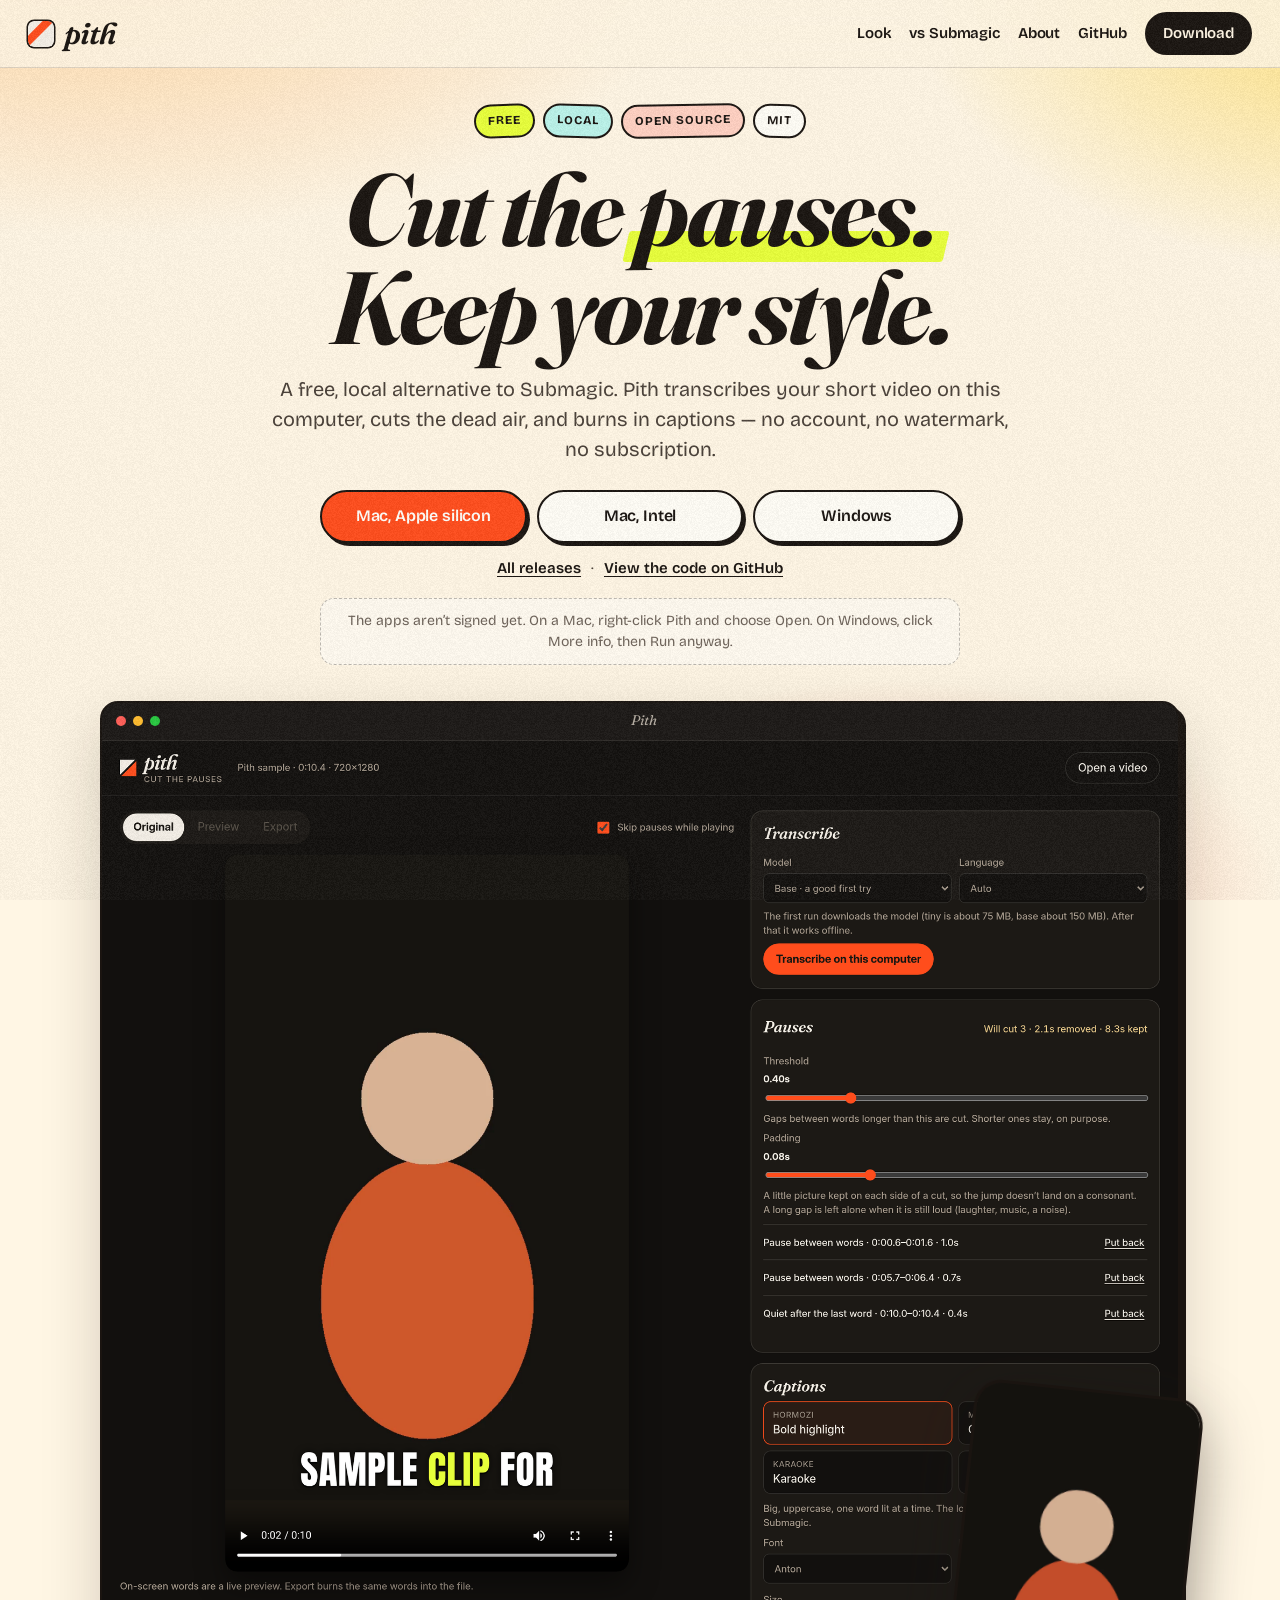
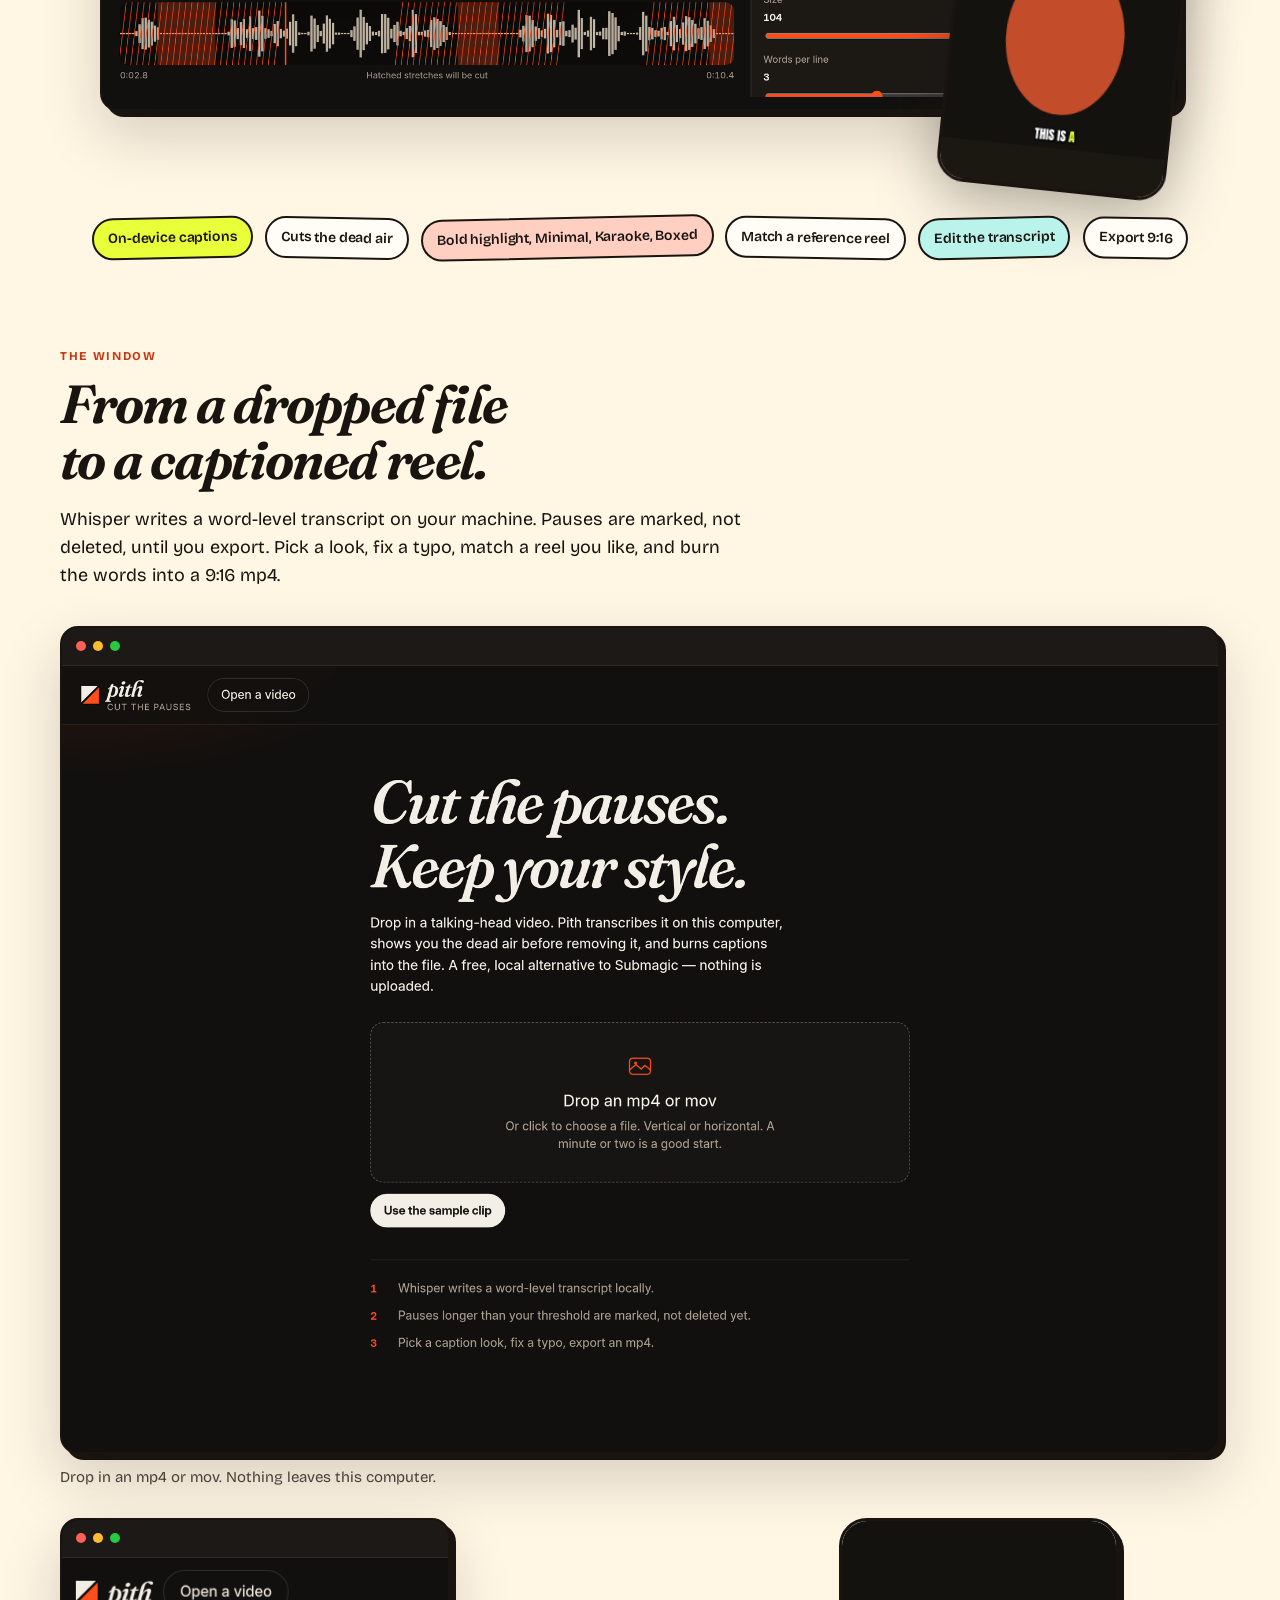
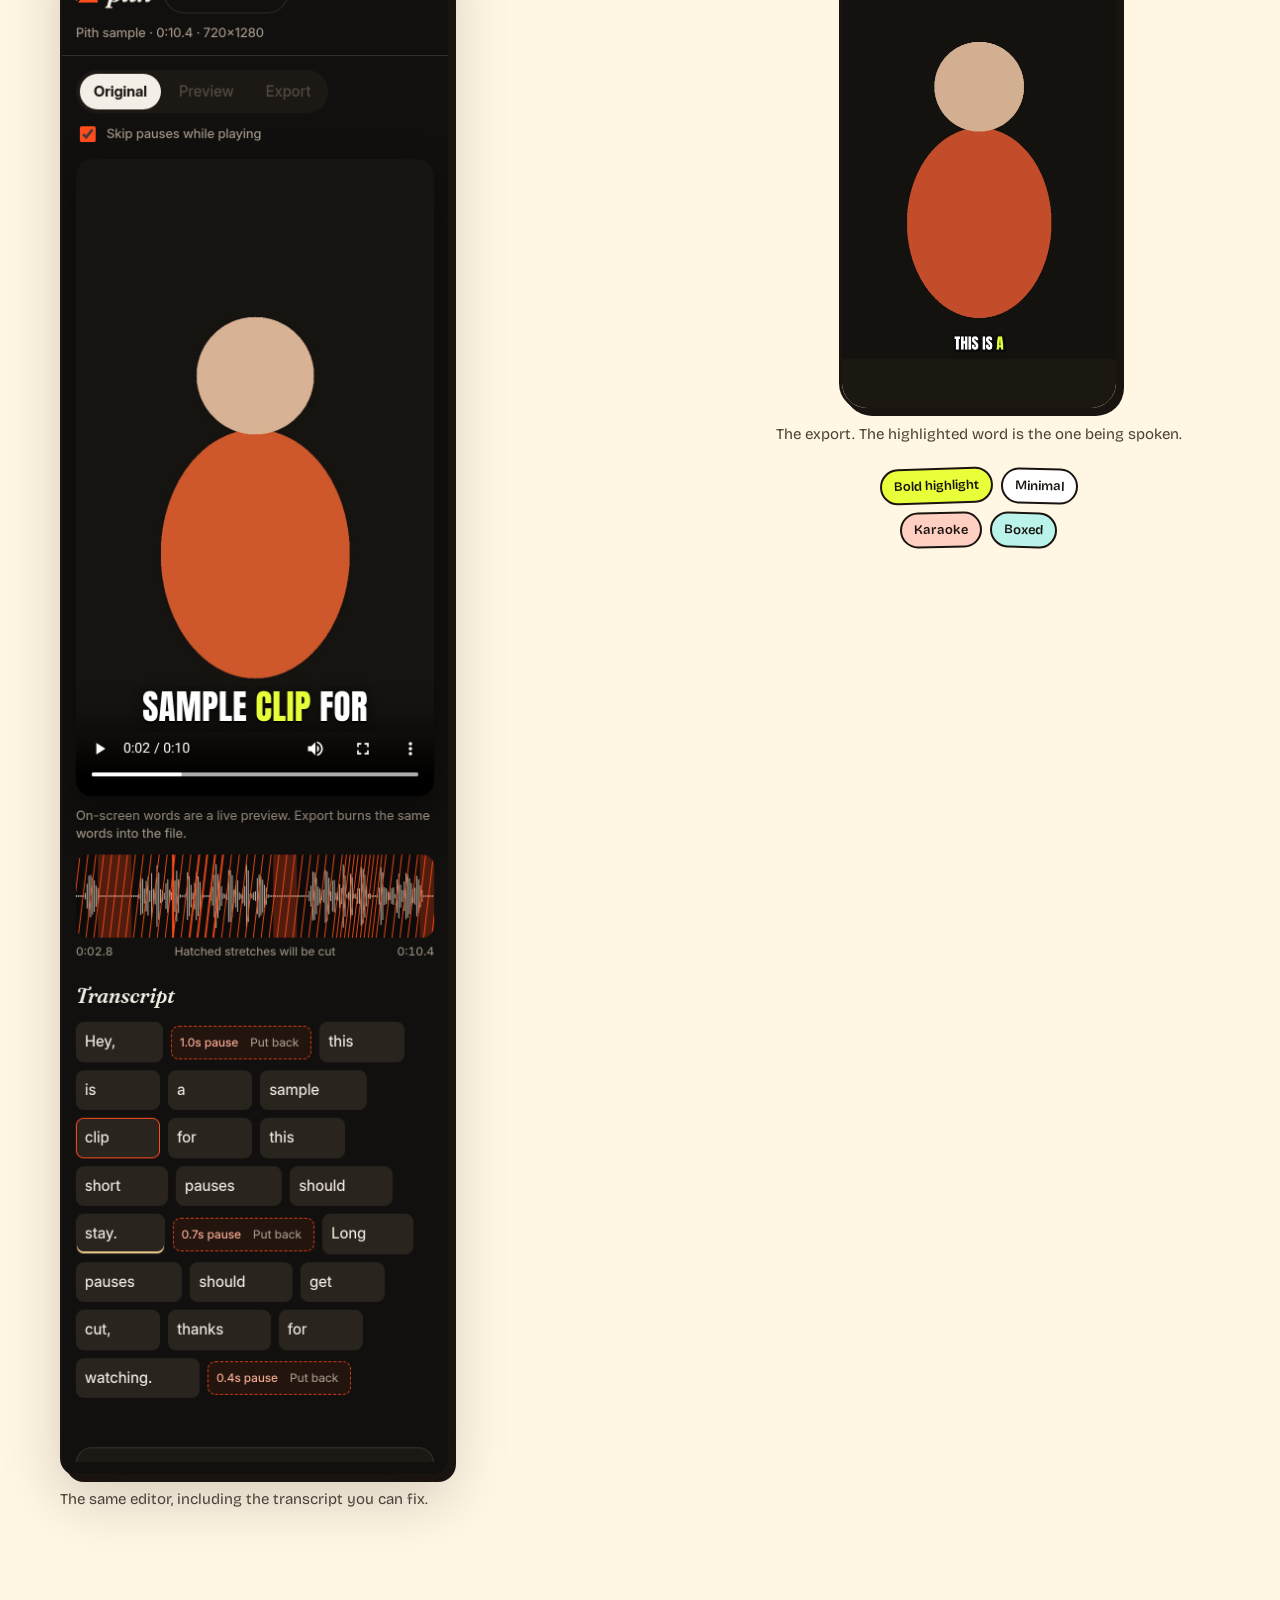
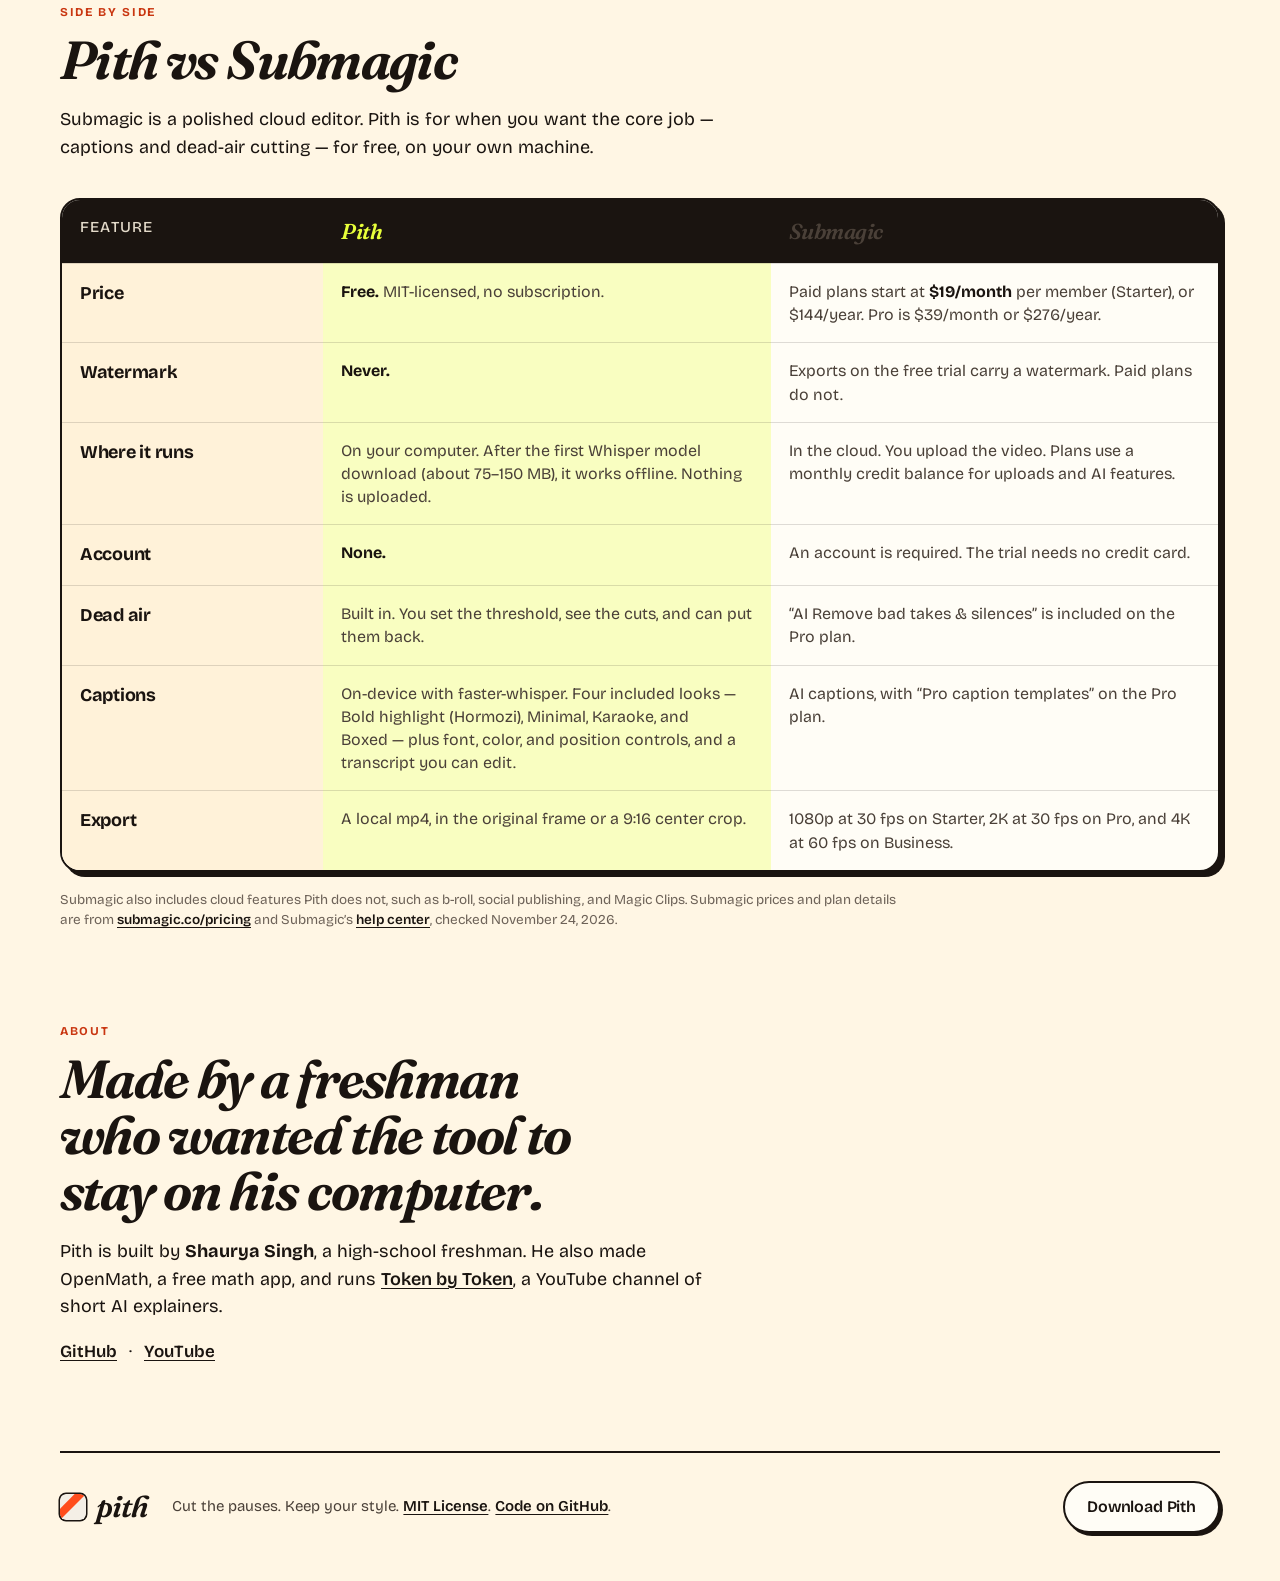
==== docs/index.html @ 73a20284 "Add a GitHub Pages landing page for Pith. A static site in /docs with OS-detecting downloads, app sc" ====
<!DOCTYPE html>
<html lang="en">
<head>
  <meta charset="utf-8">
  <meta name="viewport" content="width=device-width, initial-scale=1">
  <title>Pith — Cut the pauses. Keep your style.</title>
  <meta name="description" content="A free, local, open-source alternative to Submagic. Auto-captions and dead-air cutting for short-form video, on your computer. No account, no watermark, no subscription.">
  <link rel="canonical" href="https://shaurya202.github.io/pith/">
  <meta name="theme-color" content="#FFF6E4">
  <meta property="og:type" content="website">
  <meta property="og:site_name" content="Pith">
  <meta property="og:title" content="Pith — Cut the pauses. Keep your style.">
  <meta property="og:description" content="A free, local, open-source alternative to Submagic. Auto-captions and dead-air cutting for short-form video, on your computer. No account, no watermark, no subscription.">
  <meta property="og:url" content="https://shaurya202.github.io/pith/">
  <meta property="og:image" content="https://shaurya202.github.io/pith/og.png">
  <meta property="og:image:width" content="1200">
  <meta property="og:image:height" content="630">
  <meta name="twitter:card" content="summary_large_image">
  <meta name="twitter:title" content="Pith — Cut the pauses. Keep your style.">
  <meta name="twitter:description" content="A free, local, open-source alternative to Submagic. Auto-captions and dead-air cutting, on your computer.">
  <meta name="twitter:image" content="https://shaurya202.github.io/pith/og.png">
  <link rel="icon" href="favicon.svg" type="image/svg+xml">
  <link rel="icon" href="favicon-32.png" type="image/png" sizes="32x32">
  <link rel="apple-touch-icon" href="apple-touch-icon.png" sizes="180x180">
  <link rel="preconnect" href="https://fonts.googleapis.com">
  <link rel="preconnect" href="https://fonts.gstatic.com" crossorigin>
  <link rel="stylesheet" href="https://fonts.googleapis.com/css2?family=Bricolage+Grotesque:opsz,wght@12..96,400;12..96,500;12..96,600;12..96,700&amp;family=Fraunces:ital,opsz,wght@1,9..144,600;1,9..144,700&amp;display=swap">
  <link rel="stylesheet" href="styles.css">
  <script type="application/ld+json">
  {
    "@context": "https://schema.org",
    "@type": "SoftwareApplication",
    "name": "Pith",
    "applicationCategory": "MultimediaApplication",
    "operatingSystem": "macOS, Windows",
    "url": "https://shaurya202.github.io/pith/",
    "downloadUrl": "https://github.com/shaurya202/pith/releases/latest",
    "license": "https://github.com/shaurya202/pith/blob/main/LICENSE",
    "description": "A free, local, open-source alternative to Submagic. Auto-captions and dead-air cutting for short-form video, on your computer.",
    "offers": { "@type": "Offer", "price": "0", "priceCurrency": "USD" },
    "author": {
      "@type": "Person",
      "name": "Shaurya Singh",
      "url": "https://github.com/shaurya202"
    }
  }
  </script>
</head>
<body>
  <a class="skip" href="#main">Skip to content</a>

  <header class="nav">
    <a class="brand" href="#top" aria-label="Pith, back to top">
      <span class="mark" aria-hidden="true"></span>
      <span class="wordmark">pith</span>
    </a>
    <nav aria-label="Page">
      <a href="#look">Look</a>
      <a href="#compare">vs Submagic</a>
      <a href="#about">About</a>
      <a class="nav-git" href="https://github.com/shaurya202/pith">GitHub</a>
      <a class="btn nav-dl" href="#download">Download</a>
    </nav>
  </header>

  <main id="main">
    <section class="hero" id="top">
      <p class="eyebrow">
        <span>Free</span>
        <span>Local</span>
        <span>Open source</span>
        <span>MIT</span>
      </p>
      <h1>Cut the <em>pauses.</em><br>Keep your style.</h1>
      <p class="lede">
        A free, local alternative to Submagic. Pith transcribes your short video
        on this computer, cuts the dead air, and burns in captions&nbsp;&mdash;
        no account, no watermark, no subscription.
      </p>

      <div class="downloads" id="download" data-os="all">
        <a class="btn primary" id="dl-primary" href="https://github.com/shaurya202/pith/releases/latest/download/Pith-macOS-arm64.dmg">
          Download for Mac
        </a>
        <p class="intel-note" id="intel-note">
          Using an Intel Mac?
          <a href="https://github.com/shaurya202/pith/releases/latest/download/Pith-macOS-x86_64.dmg">Download the Intel build</a>.
        </p>
        <p class="mac-note" id="mac-note">
          Also on Mac:
          <a href="https://github.com/shaurya202/pith/releases/latest/download/Pith-macOS-arm64.dmg">Apple silicon</a>
          or
          <a href="https://github.com/shaurya202/pith/releases/latest/download/Pith-macOS-x86_64.dmg">Intel</a>.
        </p>
        <div class="dl-grid" id="dl-grid">
          <a class="btn solid" href="https://github.com/shaurya202/pith/releases/latest/download/Pith-macOS-arm64.dmg">Mac, Apple silicon</a>
          <a class="btn ghost" href="https://github.com/shaurya202/pith/releases/latest/download/Pith-macOS-x86_64.dmg">Mac, Intel</a>
          <a class="btn ghost" href="https://github.com/shaurya202/pith/releases/latest/download/Pith-Windows-x64.zip">Windows</a>
        </div>
        <p class="dl-more">
          <a href="https://github.com/shaurya202/pith/releases/latest">All releases</a>
          <span aria-hidden="true">&middot;</span>
          <a href="https://github.com/shaurya202/pith">View the code on GitHub</a>
        </p>
        <p class="gatekeeper">
          The apps aren&rsquo;t signed yet. On a Mac, right-click Pith and choose Open.
          On Windows, click More info, then Run anyway.
        </p>
      </div>

      <div class="hero-visual">
        <figure class="window">
          <div class="window-bar" aria-hidden="true">
            <span></span><span></span><span></span>
            <i>Pith</i>
          </div>
          <img
            src="images/editor-desktop.png"
            width="2000"
            height="1800"
            alt="The Pith editor after a local transcription: a talking-head preview with Hormozi-style captions, pauses hatched on the timeline, and caption presets on the right.">
        </figure>
        <figure class="phone">
          <img
            src="images/export-frame.png"
            width="1080"
            height="1920"
            alt="A vertical export from Pith, with the caption “THIS IS A” burned in and the spoken word highlighted in yellow.">
        </figure>
      </div>
    </section>

    <ul class="ribbon" aria-label="What Pith does">
      <li>On-device captions</li>
      <li>Cuts the dead air</li>
      <li>Bold highlight, Minimal, Karaoke, Boxed</li>
      <li>Match a reference reel</li>
      <li>Edit the transcript</li>
      <li>Export 9:16</li>
    </ul>

    <section class="look" id="look">
      <div class="section-copy">
        <p class="kicker">The window</p>
        <h2>From a dropped file to a captioned reel.</h2>
        <p>
          Whisper writes a word-level transcript on your machine. Pauses are
          marked, not deleted, until you export. Pick a look, fix a typo, match
          a reel you like, and burn the words into a 9:16 mp4.
        </p>
      </div>

      <div class="shots">
        <figure class="shot shot-wide">
          <div class="window">
            <div class="window-bar" aria-hidden="true"><span></span><span></span><span></span></div>
            <img
              src="images/empty-desktop.png"
              width="2000"
              height="1361"
              alt="The empty Pith window, with the line “Cut the pauses. Keep your style.” and a drop zone for an mp4 or mov.">
          </div>
          <figcaption>Drop in an mp4 or mov. Nothing leaves this computer.</figcaption>
        </figure>

        <figure class="shot shot-phone-ui">
          <div class="window window-mobile">
            <div class="window-bar" aria-hidden="true"><span></span><span></span><span></span></div>
            <img
              src="images/editor-mobile.png"
              width="780"
              height="3064"
              alt="Pith on a narrow screen, showing the captioned preview, a timeline with hatched pauses, and an editable transcript.">
          </div>
          <figcaption>The same editor, including the transcript you can fix.</figcaption>
        </figure>

        <div class="shot-side">
          <figure class="shot shot-export">
            <div class="phone-still">
              <img
                src="images/export-frame.png"
                width="1080"
                height="1920"
                alt="A finished 9:16 export with bold, highlighted captions on a talking-head clip.">
            </div>
            <figcaption>The export. The highlighted word is the one being spoken.</figcaption>
          </figure>
          <ul class="presets" aria-label="Caption presets">
            <li>Bold highlight</li>
            <li>Minimal</li>
            <li>Karaoke</li>
            <li>Boxed</li>
          </ul>
        </div>
      </div>
    </section>

    <section class="compare" id="compare">
      <div class="section-copy">
        <p class="kicker">Side by side</p>
        <h2>Pith vs Submagic</h2>
        <p>
          Submagic is a polished cloud editor. Pith is for when you want the
          core job&nbsp;&mdash; captions and dead-air cutting&nbsp;&mdash; for free,
          on your own machine.
        </p>
      </div>

      <div class="table" role="table" aria-label="Pith compared with Submagic">
        <div class="thead" role="row">
          <div role="columnheader" class="feat">Feature</div>
          <div role="columnheader" class="col pith-col">Pith</div>
          <div role="columnheader" class="col sub-col">Submagic</div>
        </div>

        <div class="trow" role="row">
          <div role="rowheader" class="feat">Price</div>
          <div role="cell" class="col pith-col">
            <strong>Free.</strong> MIT-licensed, no subscription.
          </div>
          <div role="cell" class="col sub-col">
            Paid plans start at <strong>$19/month</strong> per member (Starter),
            or $144/year. Pro is $39/month or $276/year.
          </div>
        </div>

        <div class="trow" role="row">
          <div role="rowheader" class="feat">Watermark</div>
          <div role="cell" class="col pith-col"><strong>Never.</strong></div>
          <div role="cell" class="col sub-col">
            Exports on the free trial carry a watermark. Paid plans do not.
          </div>
        </div>

        <div class="trow" role="row">
          <div role="rowheader" class="feat">Where it runs</div>
          <div role="cell" class="col pith-col">
            On your computer. After the first Whisper model download (about 75&ndash;150&nbsp;MB),
            it works offline. Nothing is uploaded.
          </div>
          <div role="cell" class="col sub-col">
            In the cloud. You upload the video. Plans use a monthly credit
            balance for uploads and AI features.
          </div>
        </div>

        <div class="trow" role="row">
          <div role="rowheader" class="feat">Account</div>
          <div role="cell" class="col pith-col"><strong>None.</strong></div>
          <div role="cell" class="col sub-col">
            An account is required. The trial needs no credit card.
          </div>
        </div>

        <div class="trow" role="row">
          <div role="rowheader" class="feat">Dead air</div>
          <div role="cell" class="col pith-col">
            Built in. You set the threshold, see the cuts, and can put them back.
          </div>
          <div role="cell" class="col sub-col">
            &ldquo;AI Remove bad takes &amp; silences&rdquo; is included on the Pro plan.
          </div>
        </div>

        <div class="trow" role="row">
          <div role="rowheader" class="feat">Captions</div>
          <div role="cell" class="col pith-col">
            On-device with faster-whisper. Four included looks&nbsp;&mdash;
            Bold highlight (Hormozi), Minimal, Karaoke, and Boxed&nbsp;&mdash;
            plus font, color, and position controls, and a transcript you can edit.
          </div>
          <div role="cell" class="col sub-col">
            AI captions, with &ldquo;Pro caption templates&rdquo; on the Pro plan.
          </div>
        </div>

        <div class="trow" role="row">
          <div role="rowheader" class="feat">Export</div>
          <div role="cell" class="col pith-col">
            A local mp4, in the original frame or a 9:16 center crop.
          </div>
          <div role="cell" class="col sub-col">
            1080p at 30&nbsp;fps on Starter, 2K at 30&nbsp;fps on Pro, and 4K at 60&nbsp;fps on Business.
          </div>
        </div>
      </div>

      <p class="fineprint">
        Submagic also includes cloud features Pith does not, such as b-roll,
        social publishing, and Magic Clips. Submagic prices and plan details
        are from
        <a href="https://www.submagic.co/pricing">submagic.co/pricing</a>
        and Submagic&rsquo;s
        <a href="https://care.submagic.co/en/article/how-much-does-it-cost-to-use-submagic-1xm83pa/">help center</a>,
        checked November 24, 2026.
      </p>
    </section>

    <section class="about" id="about">
      <p class="kicker">About</p>
      <h2>Made by a freshman who wanted the tool to stay on his computer.</h2>
      <p>
        Pith is built by <strong>Shaurya Singh</strong>, a high-school freshman.
        He also made OpenMath, a free math app, and runs
        <a href="https://www.youtube.com/@TokenByTokenShorts">Token by Token</a>,
        a YouTube channel of short AI explainers.
      </p>
      <p class="about-links">
        <a href="https://github.com/shaurya202">GitHub</a>
        <span aria-hidden="true">&middot;</span>
        <a href="https://www.youtube.com/@TokenByTokenShorts">YouTube</a>
      </p>
    </section>
  </main>

  <footer class="foot">
    <a class="brand" href="#top" aria-label="Pith, back to top">
      <span class="mark" aria-hidden="true"></span>
      <span class="wordmark">pith</span>
    </a>
    <p>
      Cut the pauses. Keep your style.
      <a href="https://github.com/shaurya202/pith/blob/main/LICENSE">MIT License</a>.
      <a href="https://github.com/shaurya202/pith">Code on GitHub</a>.
    </p>
    <a class="btn ghost" href="#download">Download Pith</a>
  </footer>

  <script src="script.js"></script>
</body>
</html>
---- docs/styles.css ----
/* Pith landing page
   Bright, playful marketing for a dark local editor.
   Fraunces italic carries over from the app; the colors invert. */

:root {
  --paper: #fff6e4;
  --paper-2: #ffe9c2;
  --cream: #fffdf6;
  --ink: #1a1410;
  --ink-soft: #4a4038;
  --muted: #6d6258;
  --line: color-mix(in srgb, var(--ink) 14%, transparent);
  --accent: #ff4d1c;
  --accent-dark: #c93610;
  --highlight: #e8ff3a;
  --teal: #0c8f7d;
  --window: #12100e;
  --sans: "Bricolage Grotesque", "Segoe UI", system-ui, sans-serif;
  --serif: "Fraunces", "Iowan Old Style", Palatino, Georgia, serif;
  --shadow: 0 24px 60px color-mix(in srgb, var(--ink) 18%, transparent);
  --radius: 22px;
  --nav-h: 68px;
}

*,
*::before,
*::after { box-sizing: border-box; }

html {
  scroll-behavior: smooth;
  scroll-padding-top: calc(var(--nav-h) + 12px);
}

body {
  margin: 0;
  color: var(--ink);
  font-family: var(--sans);
  font-optical-sizing: auto;
  font-size: 18px;
  line-height: 1.55;
  background-color: var(--paper);
  background-image:
    radial-gradient(1100px 560px at 8% -8%, #ffd4a0 0%, transparent 55%),
    radial-gradient(900px 520px at 108% 0%, #ffe27a 0%, transparent 52%),
    radial-gradient(700px 400px at 70% 100%, #ffc8b4 0%, transparent 55%);
  background-attachment: fixed;
  min-height: 100%;
}

body::after {
  content: "";
  position: fixed;
  inset: 0;
  pointer-events: none;
  z-index: 40;
  opacity: 0.045;
  background-image: url("images/grain.png");
  background-size: 160px 160px;
}

img { max-width: 100%; height: auto; display: block; }
a { color: inherit; }

a:hover { color: var(--accent-dark); }

:focus { outline: none; }
:focus-visible {
  outline: 3px solid var(--accent);
  outline-offset: 3px;
}

.skip {
  position: absolute;
  left: 16px;
  top: -80px;
  z-index: 60;
  background: var(--ink);
  color: var(--paper);
  padding: 8px 14px;
  border-radius: 999px;
  text-decoration: none;
}
.skip:focus { top: 12px; color: var(--paper); }

/* Buttons
   -------------------------------------------------- */
.btn {
  display: inline-flex;
  align-items: center;
  justify-content: center;
  gap: 8px;
  min-height: 48px;
  padding: 12px 22px;
  border-radius: 999px;
  border: 2px solid var(--ink);
  background: transparent;
  color: var(--ink);
  font-family: inherit;
  font-weight: 600;
  font-size: 16px;
  letter-spacing: -0.01em;
  text-decoration: none;
  cursor: pointer;
  transition: transform 0.15s ease, background 0.15s ease, color 0.15s ease, box-shadow 0.15s ease;
}
.btn:hover {
  color: var(--ink);
  transform: translateY(-1px);
  background: color-mix(in srgb, var(--ink) 6%, transparent);
}
.btn.primary,
.btn.solid {
  background: var(--accent);
  border-color: var(--ink);
  color: #fffdf8;
  box-shadow: 3px 3px 0 var(--ink);
}
.btn.primary:hover,
.btn.solid:hover {
  color: #fffdf8;
  background: var(--accent-dark);
  box-shadow: 4px 4px 0 var(--ink);
}
.btn.ghost {
  background: var(--cream);
  box-shadow: 3px 3px 0 var(--ink);
}
.btn.ghost:hover { background: #fff; }

/* Nav
   -------------------------------------------------- */
.nav {
  position: sticky;
  top: 0;
  z-index: 30;
  display: flex;
  align-items: center;
  justify-content: space-between;
  gap: 16px;
  min-height: var(--nav-h);
  padding: 10px 28px;
  background: color-mix(in srgb, var(--paper) 86%, transparent);
  backdrop-filter: blur(14px);
  border-bottom: 1px solid var(--line);
}
.nav nav {
  display: flex;
  align-items: center;
  gap: 4px 18px;
  flex-wrap: wrap;
  justify-content: flex-end;
}
.nav nav a {
  text-decoration: none;
  font-weight: 600;
  font-size: 15px;
  letter-spacing: -0.01em;
}
.nav nav a:hover { color: var(--accent-dark); }
.nav .nav-dl {
  min-height: 40px;
  padding: 8px 16px;
  background: var(--ink);
  color: var(--paper);
  border-color: var(--ink);
  box-shadow: none;
}
.nav .nav-dl:hover {
  background: var(--accent);
  border-color: var(--ink);
  color: #fffdf8;
}

.brand {
  display: inline-flex;
  align-items: center;
  gap: 10px;
  text-decoration: none;
  color: var(--ink);
}
.brand:hover { color: var(--ink); }
.mark {
  width: 26px;
  height: 26px;
  border-radius: 6px;
  flex: 0 0 auto;
  background:
    linear-gradient(#f4efe6, #f4efe6) padding-box,
    #f4efe6;
  background-image:
    url("favicon.svg");
  background-size: cover;
  box-shadow: 0 0 0 1.5px var(--ink);
}
.wordmark {
  font-family: var(--serif);
  font-style: italic;
  font-weight: 600;
  font-size: 30px;
  line-height: 1;
  letter-spacing: -0.03em;
}

/* Hero
   -------------------------------------------------- */
.hero {
  width: min(1160px, calc(100% - 40px));
  margin: 0 auto;
  padding: 36px 0 16px;
  text-align: center;
}

.eyebrow {
  display: flex;
  flex-wrap: wrap;
  justify-content: center;
  gap: 8px;
  margin: 0 0 22px;
}
.eyebrow span {
  display: inline-block;
  padding: 5px 12px 6px;
  border: 2px solid var(--ink);
  border-radius: 999px;
  background: var(--cream);
  font-size: 12px;
  font-weight: 700;
  letter-spacing: 0.08em;
  text-transform: uppercase;
}
.eyebrow span:nth-child(1) { background: var(--highlight); transform: rotate(-2deg); }
.eyebrow span:nth-child(2) { background: #baf3ea; transform: rotate(1.5deg); }
.eyebrow span:nth-child(3) { background: #ffd0c2; transform: rotate(-1deg); }
.eyebrow span:nth-child(4) { background: var(--cream); transform: rotate(2deg); }

.hero h1 {
  margin: 0 auto 18px;
  max-width: 16ch;
  font-family: var(--serif);
  font-style: italic;
  font-weight: 700;
  font-size: clamp(3.1rem, 8.4vw, 6.4rem);
  line-height: 0.96;
  letter-spacing: -0.03em;
  text-wrap: balance;
}
.hero h1 em {
  font-style: italic;
  font-weight: 700;
  position: relative;
  z-index: 0;
  padding: 0 0.06em;
  margin: 0 -0.04em;
}
.hero h1 em::after {
  content: "";
  position: absolute;
  z-index: -1;
  left: -0.04em;
  right: -0.06em;
  bottom: 0.1em;
  height: 0.3em;
  background: var(--highlight);
  border-radius: 3px;
  transform: skewX(-13deg);
}

.lede {
  margin: 0 auto 26px;
  max-width: 38em;
  font-size: clamp(1.05rem, 2vw, 1.25rem);
  line-height: 1.5;
  color: var(--ink-soft);
  text-wrap: pretty;
}

/* Downloads
   -------------------------------------------------- */
.downloads {
  max-width: 640px;
  margin: 0 auto 36px;
}
.downloads .btn.primary {
  min-width: min(100%, 280px);
  min-height: 56px;
  padding: 14px 28px;
  font-size: 18px;
}
.intel-note,
.mac-note,
.dl-more,
.gatekeeper {
  margin: 14px 0 0;
  color: var(--ink-soft);
  font-size: 15px;
}
.intel-note a,
.mac-note a,
.dl-more a,
.gatekeeper a,
.fineprint a,
.about a,
.foot a {
  color: var(--ink);
  font-weight: 600;
  text-underline-offset: 3px;
}
.intel-note a:hover,
.dl-more a:hover,
.fineprint a:hover,
.about a:hover,
.foot a:hover { color: var(--accent-dark); }

.dl-grid {
  display: none;
  grid-template-columns: 1fr;
  gap: 10px;
  margin: 0 auto;
  max-width: 420px;
}
@media (min-width: 720px) {
  [data-os="all"] .dl-grid {
    grid-template-columns: repeat(3, 1fr);
    max-width: 760px;
  }
}
.dl-more { display: flex; flex-wrap: wrap; gap: 8px 10px; justify-content: center; }
.gatekeeper {
  margin-top: 18px;
  padding: 12px 16px;
  background: color-mix(in srgb, var(--cream) 70%, transparent);
  border: 1.5px dashed color-mix(in srgb, var(--ink) 28%, transparent);
  border-radius: 14px;
  font-size: 14px;
  line-height: 1.45;
  color: var(--muted);
}

/* OS-specific layouts. Default (no JS, or Linux/mobile) shows all builds. */
[data-os="all"] .btn.primary,
[data-os="all"] .intel-note,
[data-os="all"] .mac-note { display: none; }
[data-os="all"] .dl-grid { display: grid; margin-top: 0; }

[data-os="mac"] .btn.primary { display: inline-flex; }
[data-os="mac"] .intel-note { display: block; }
[data-os="mac"] .mac-note,
[data-os="mac"] .dl-grid { display: none; }

[data-os="windows"] .btn.primary { display: inline-flex; }
[data-os="windows"] .mac-note { display: block; }
[data-os="windows"] .intel-note,
[data-os="windows"] .dl-grid { display: none; }

/* Product visual
   -------------------------------------------------- */
.hero-visual {
  position: relative;
  margin: 8px auto 0;
  text-align: left;
}
.window {
  background: var(--window);
  border: 2px solid var(--ink);
  border-radius: 18px;
  overflow: hidden;
  box-shadow: var(--shadow), 6px 6px 0 var(--ink);
}
.window-bar {
  display: flex;
  align-items: center;
  gap: 7px;
  height: 38px;
  padding: 0 14px;
  background: #1c1916;
  border-bottom: 1px solid color-mix(in srgb, #fff 8%, transparent);
  color: #cfc6ba;
}
.window-bar span {
  width: 10px;
  height: 10px;
  border-radius: 50%;
  background: #3a3530;
}
.window-bar span:nth-child(1) { background: #ff5f57; }
.window-bar span:nth-child(2) { background: #febc2e; }
.window-bar span:nth-child(3) { background: #28c840; }
.window-bar i {
  flex: 1;
  text-align: center;
  font-style: italic;
  font-family: var(--serif);
  font-size: 14px;
  margin-right: 44px;
  opacity: 0.85;
}
.window img { width: 100%; background: var(--window); }

.phone {
  position: absolute;
  right: 3%;
  bottom: -8%;
  width: min(230px, 24%);
  margin: 0;
  transform: rotate(6deg);
  filter: drop-shadow(0 18px 30px color-mix(in srgb, var(--ink) 35%, transparent));
}
.phone img,
.phone-still img {
  width: 100%;
  border-radius: 28px;
  border: 3px solid var(--ink);
  background: #000;
}
.phone-still img { box-shadow: 5px 5px 0 var(--ink); }

/* Ribbon
   -------------------------------------------------- */
.ribbon {
  list-style: none;
  display: flex;
  flex-wrap: wrap;
  justify-content: center;
  gap: 10px 12px;
  width: min(1100px, calc(100% - 40px));
  margin: 72px auto 16px;
  padding: 0;
}
.ribbon li {
  padding: 8px 14px;
  border: 2px solid var(--ink);
  border-radius: 999px;
  background: var(--cream);
  font-size: 14px;
  font-weight: 600;
  letter-spacing: -0.01em;
}
.ribbon li:nth-child(odd) { transform: rotate(-1.2deg); }
.ribbon li:nth-child(even) { transform: rotate(1.1deg); }
.ribbon li:nth-child(1) { background: var(--highlight); }
.ribbon li:nth-child(3) { background: #ffd0c2; }
.ribbon li:nth-child(5) { background: #baf3ea; }

/* Sections
   -------------------------------------------------- */
.look,
.compare,
.about {
  width: min(1160px, calc(100% - 40px));
  margin: 0 auto;
  padding: 72px 0 20px;
}
.section-copy { max-width: 38em; margin-bottom: 36px; }
.section-copy p:last-child { margin-bottom: 0; }

.kicker {
  margin: 0 0 10px;
  font-size: 12px;
  font-weight: 700;
  letter-spacing: 0.14em;
  text-transform: uppercase;
  color: var(--accent-dark);
}
h2 {
  margin: 0 0 14px;
  font-family: var(--serif);
  font-style: italic;
  font-weight: 650;
  font-size: clamp(2rem, 4.8vw, 3.35rem);
  line-height: 1.05;
  letter-spacing: -0.03em;
  text-wrap: balance;
}

.shots {
  display: grid;
  grid-template-columns: 1.15fr 0.85fr;
  gap: 28px 24px;
  align-items: start;
}
.shot { margin: 0; }
.shot-wide { grid-column: 1 / -1; }
.shot figcaption,
.hero-visual figcaption {
  margin-top: 12px;
  font-size: 15px;
  color: var(--ink-soft);
}
.window-mobile { max-width: 390px; }

.shot-side {
  display: flex;
  flex-direction: column;
  align-items: center;
  gap: 22px;
}
.shot-export {
  display: flex;
  flex-direction: column;
  align-items: center;
  width: 100%;
}
.shot-export .phone-still { width: min(280px, 100%); }
.shot-export figcaption { text-align: center; }
.presets {
  list-style: none;
  display: flex;
  flex-wrap: wrap;
  justify-content: center;
  gap: 8px;
  margin: 0;
  padding: 0;
  max-width: 280px;
}
.presets li {
  padding: 6px 12px;
  border: 2px solid var(--ink);
  border-radius: 999px;
  background: var(--cream);
  font-size: 13px;
  font-weight: 600;
}
.presets li:nth-child(1) { background: var(--highlight); transform: rotate(-2deg); }
.presets li:nth-child(2) { background: #fff; transform: rotate(1.5deg); }
.presets li:nth-child(3) { background: #ffd0c2; transform: rotate(-1deg); }
.presets li:nth-child(4) { background: #baf3ea; transform: rotate(2deg); }

/* Comparison table
   -------------------------------------------------- */
.table {
  border: 2px solid var(--ink);
  border-radius: 20px;
  overflow: hidden;
  background: var(--cream);
  box-shadow: 5px 5px 0 var(--ink);
}
.thead,
.trow {
  display: grid;
  grid-template-columns: 0.7fr 1.2fr 1.2fr;
}
.thead { background: var(--ink); color: var(--paper); }
.thead .pith-col { color: var(--highlight); }
.feat,
.col {
  padding: 16px 18px;
  border-top: 1px solid var(--line);
}
.thead .feat,
.thead .col {
  border-top: 0;
  font-family: var(--serif);
  font-style: italic;
  font-size: 1.35rem;
  font-weight: 600;
  letter-spacing: -0.02em;
}
.thead .feat {
  font-size: 0.95rem;
  font-weight: 500;
  letter-spacing: 0.08em;
  text-transform: uppercase;
  font-family: var(--sans);
  font-style: normal;
  color: color-mix(in srgb, var(--paper) 88%, transparent);
}
.trow .feat {
  font-weight: 700;
  letter-spacing: -0.015em;
  background: color-mix(in srgb, var(--paper-2) 55%, var(--cream));
}
.trow .pith-col {
  background: color-mix(in srgb, var(--highlight) 28%, var(--cream));
}
.trow + .trow .feat,
.trow + .trow .col { }
.col { font-size: 16px; line-height: 1.45; color: var(--ink-soft); }
.col strong { color: var(--ink); font-weight: 700; }

.fineprint {
  margin: 18px 0 0;
  font-size: 13.5px;
  line-height: 1.5;
  color: var(--muted);
  max-width: 62em;
}

/* About
   -------------------------------------------------- */
.about {
  padding-bottom: 48px;
}
.about h2 { max-width: 18ch; }
.about p { max-width: 36em; }
.about-links {
  display: flex;
  flex-wrap: wrap;
  gap: 8px 12px;
  font-size: 17px;
}

/* Footer
   -------------------------------------------------- */
.foot {
  display: flex;
  flex-wrap: wrap;
  align-items: center;
  justify-content: space-between;
  gap: 16px 24px;
  width: min(1160px, calc(100% - 40px));
  margin: 20px auto 0;
  padding: 28px 0 48px;
  border-top: 2px solid var(--ink);
}
.foot p {
  margin: 0;
  flex: 1 1 16rem;
  color: var(--ink-soft);
  font-size: 15px;
}

/* Responsive
   -------------------------------------------------- */
@media (max-width: 860px) {
  .nav { padding: 10px 16px; }
  .nav nav a:not(.nav-dl):not(.nav-git) { display: none; }
  .hero { width: min(1160px, calc(100% - 28px)); padding-top: 28px; }
  .look, .compare, .about, .ribbon, .foot {
    width: min(1160px, calc(100% - 28px));
  }
  .phone { width: min(160px, 32%); bottom: -4%; right: 2%; }
  .shots { grid-template-columns: 1fr; }
  .window-mobile { margin: 0 auto; }
  .thead, .trow { grid-template-columns: 1fr; }
  .thead { display: none; }
  .trow {
    padding: 4px 0 10px;
    border-top: 2px solid var(--ink);
  }
  .thead + .trow { border-top: 0; }
  .trow .feat {
    background: var(--ink);
    color: var(--paper);
    font-family: var(--serif);
    font-style: italic;
    font-size: 1.2rem;
  }
  .trow .pith-col::before,
  .trow .sub-col::before {
    display: block;
    font-family: var(--serif);
    font-style: italic;
    font-weight: 600;
    font-size: 0.95rem;
    color: var(--ink);
    margin-bottom: 4px;
  }
  .trow .pith-col::before { content: "Pith"; }
  .trow .sub-col::before { content: "Submagic"; color: var(--muted); }
  .feat, .col { border-top: 0; }
}

@media (max-width: 520px) {
  body { font-size: 17px; }
  .hero h1 { font-size: clamp(2.6rem, 13vw, 3.4rem); }
  .phone { display: none; } /* the same export appears in the gallery */
  .downloads .btn.primary,
  .dl-grid .btn { width: 100%; }
}

@media (prefers-reduced-motion: reduce) {
  html { scroll-behavior: auto; }
  .btn, .eyebrow span, .ribbon li { transition: none; transform: none !important; }
}
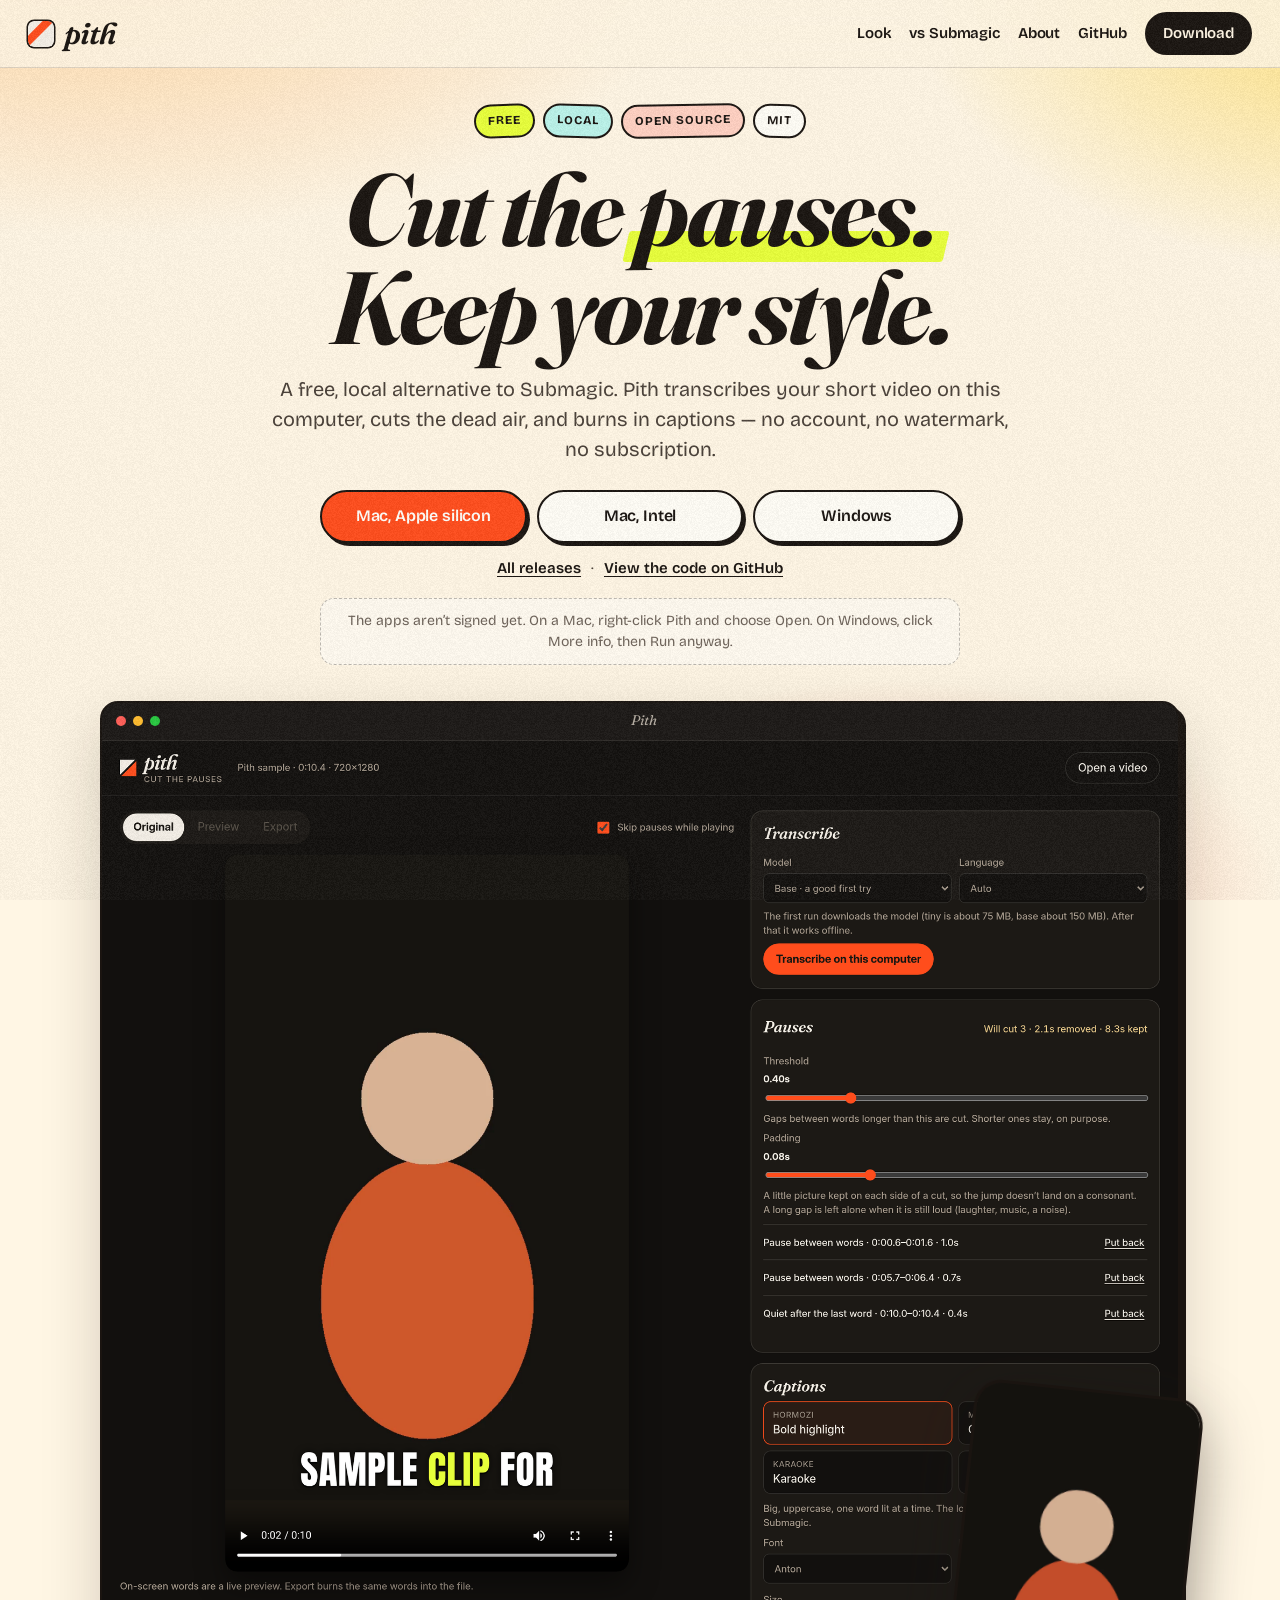
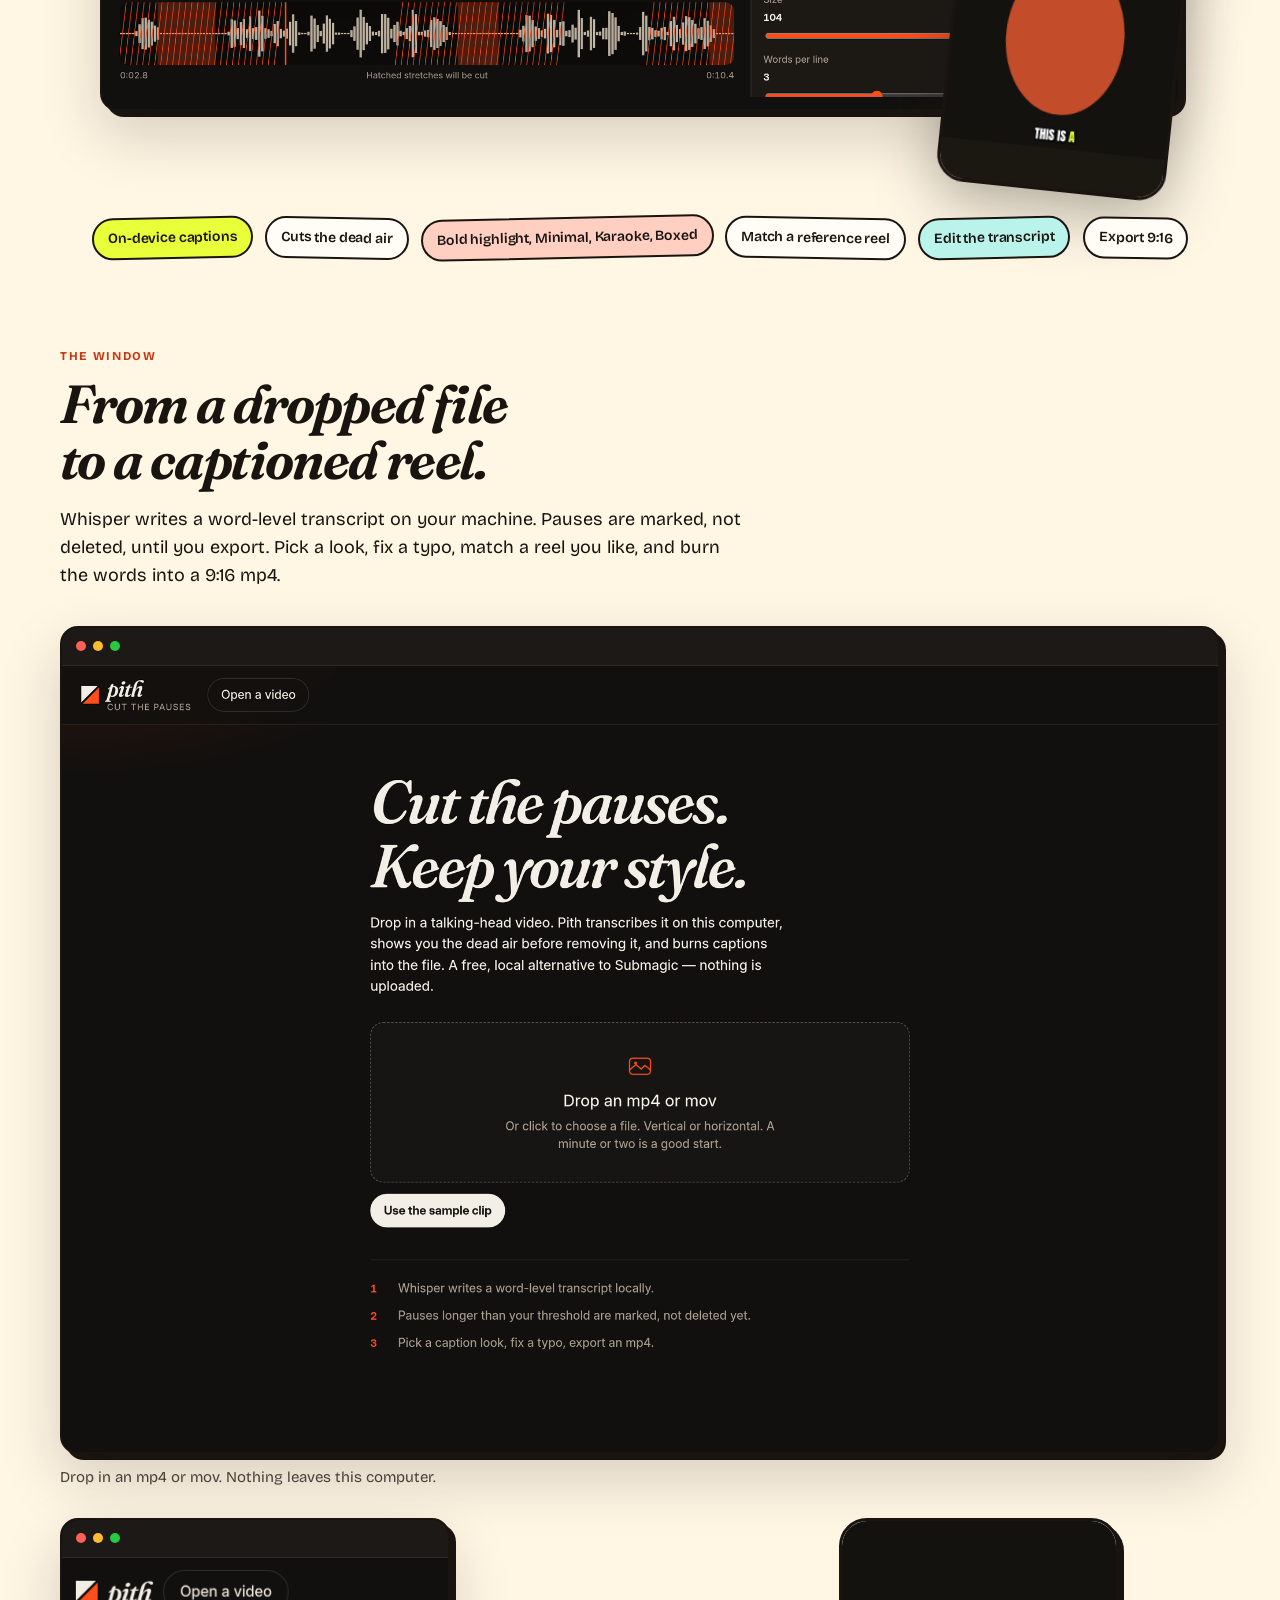
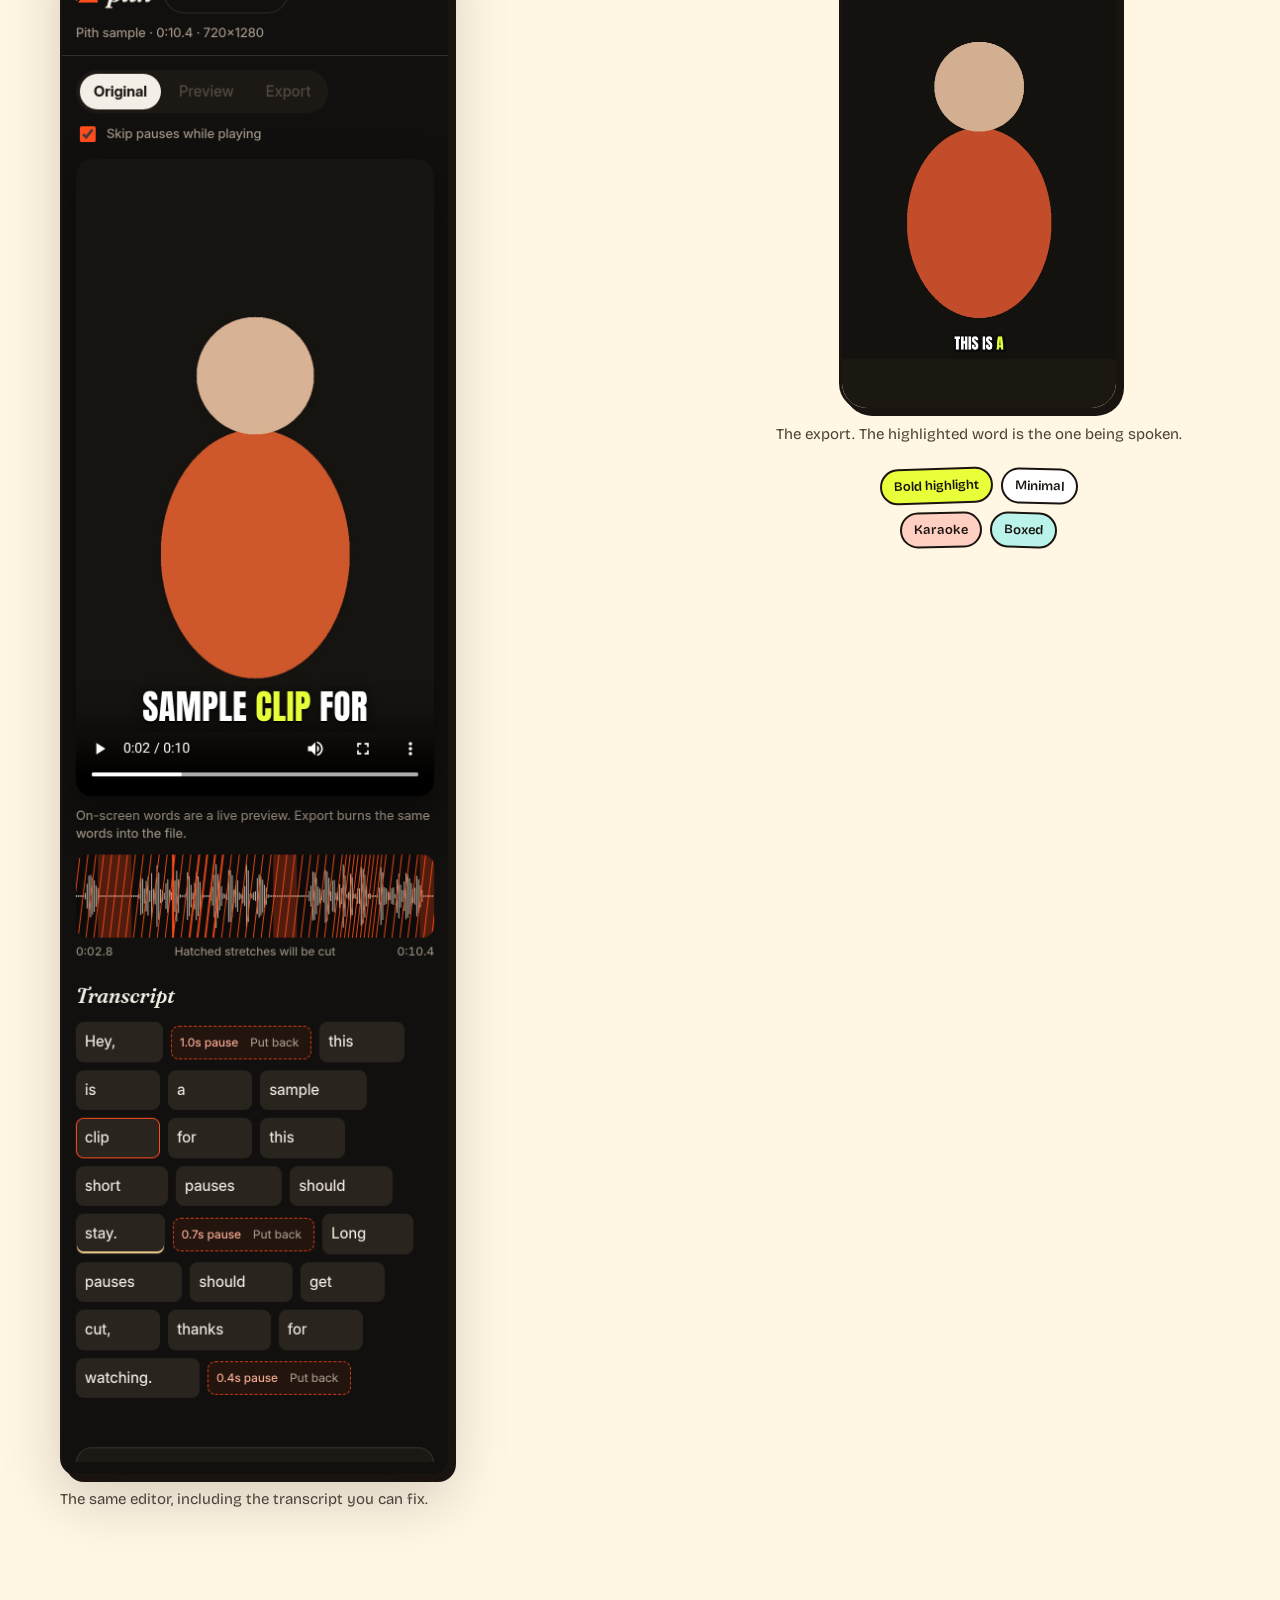
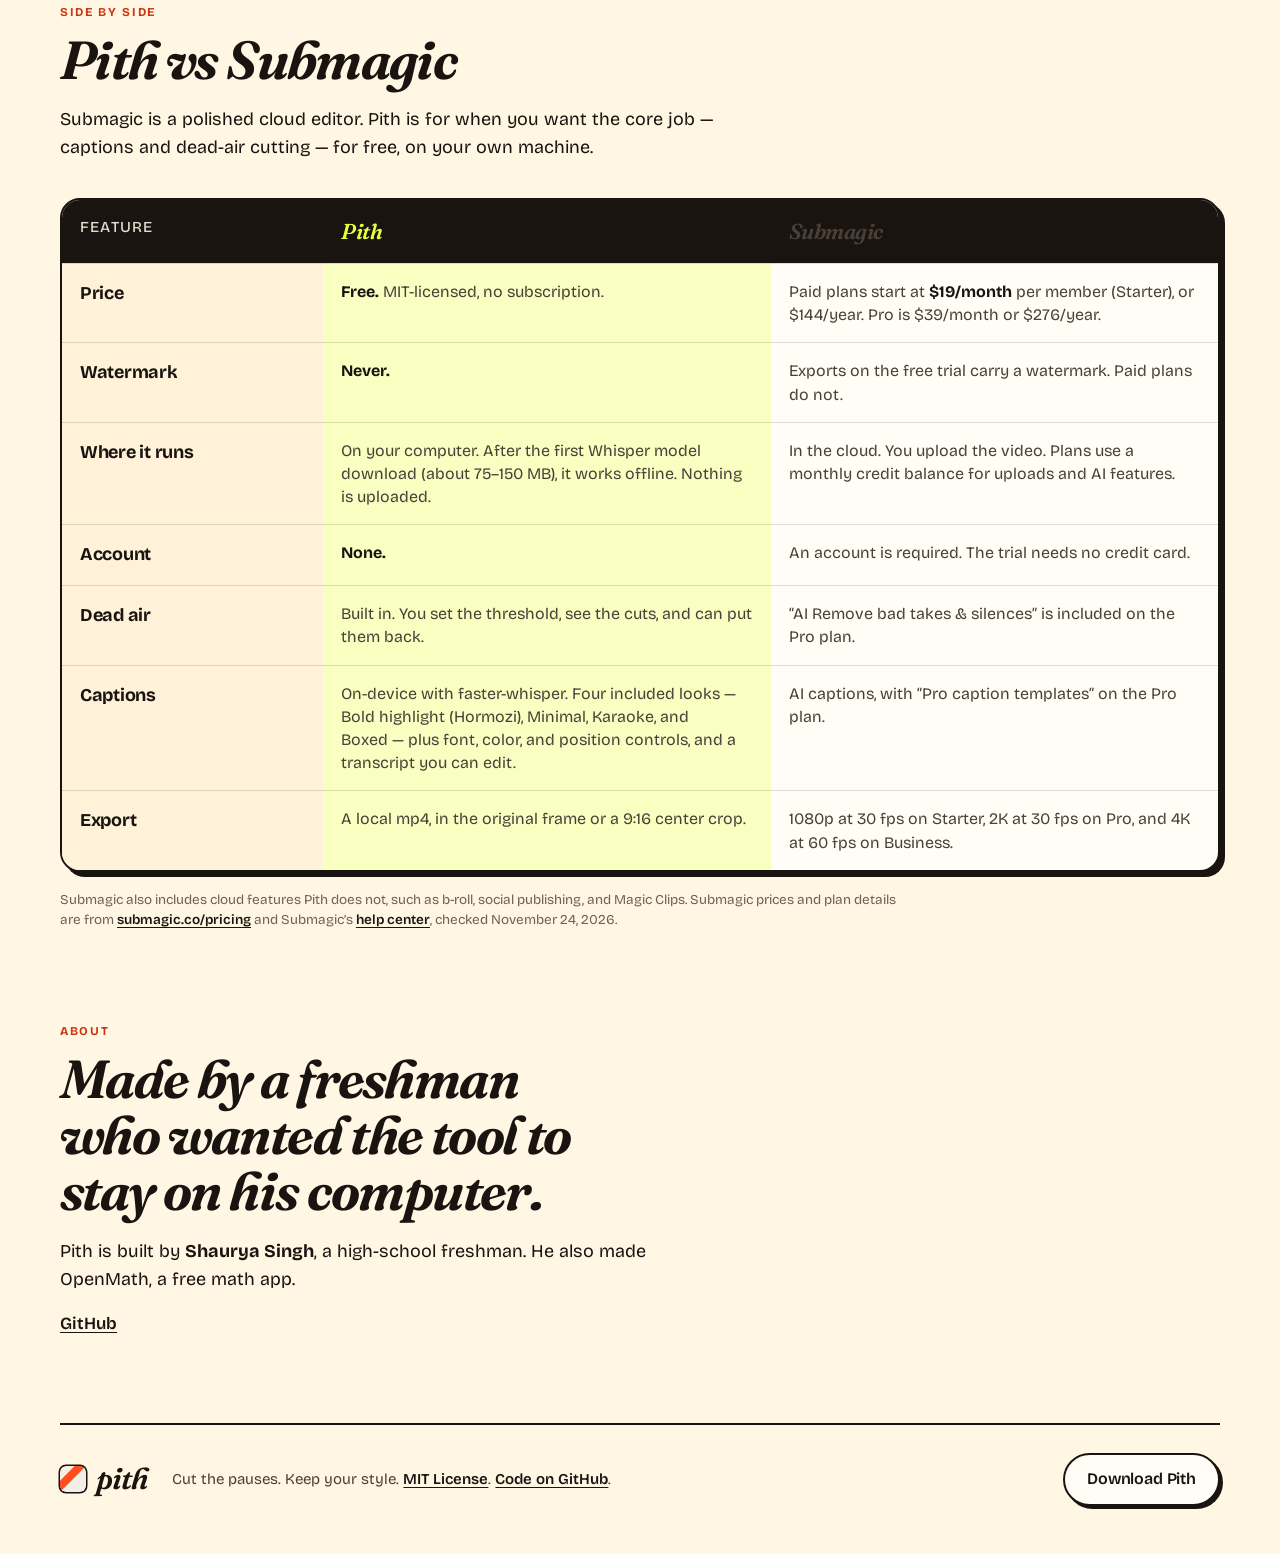
==== commit 9fc2cc51: "Remove YouTube channel from the about section" ====
--- a/docs/index.html
+++ b/docs/index.html
@@ -302,14 +302,10 @@
       <h2>Made by a freshman who wanted the tool to stay on his computer.</h2>
       <p>
         Pith is built by <strong>Shaurya Singh</strong>, a high-school freshman.
-        He also made OpenMath, a free math app, and runs
-        <a href="https://www.youtube.com/@TokenByTokenShorts">Token by Token</a>,
-        a YouTube channel of short AI explainers.
+        He also made OpenMath, a free math app.
       </p>
       <p class="about-links">
         <a href="https://github.com/shaurya202">GitHub</a>
-        <span aria-hidden="true">&middot;</span>
-        <a href="https://www.youtube.com/@TokenByTokenShorts">YouTube</a>
       </p>
     </section>
   </main>
